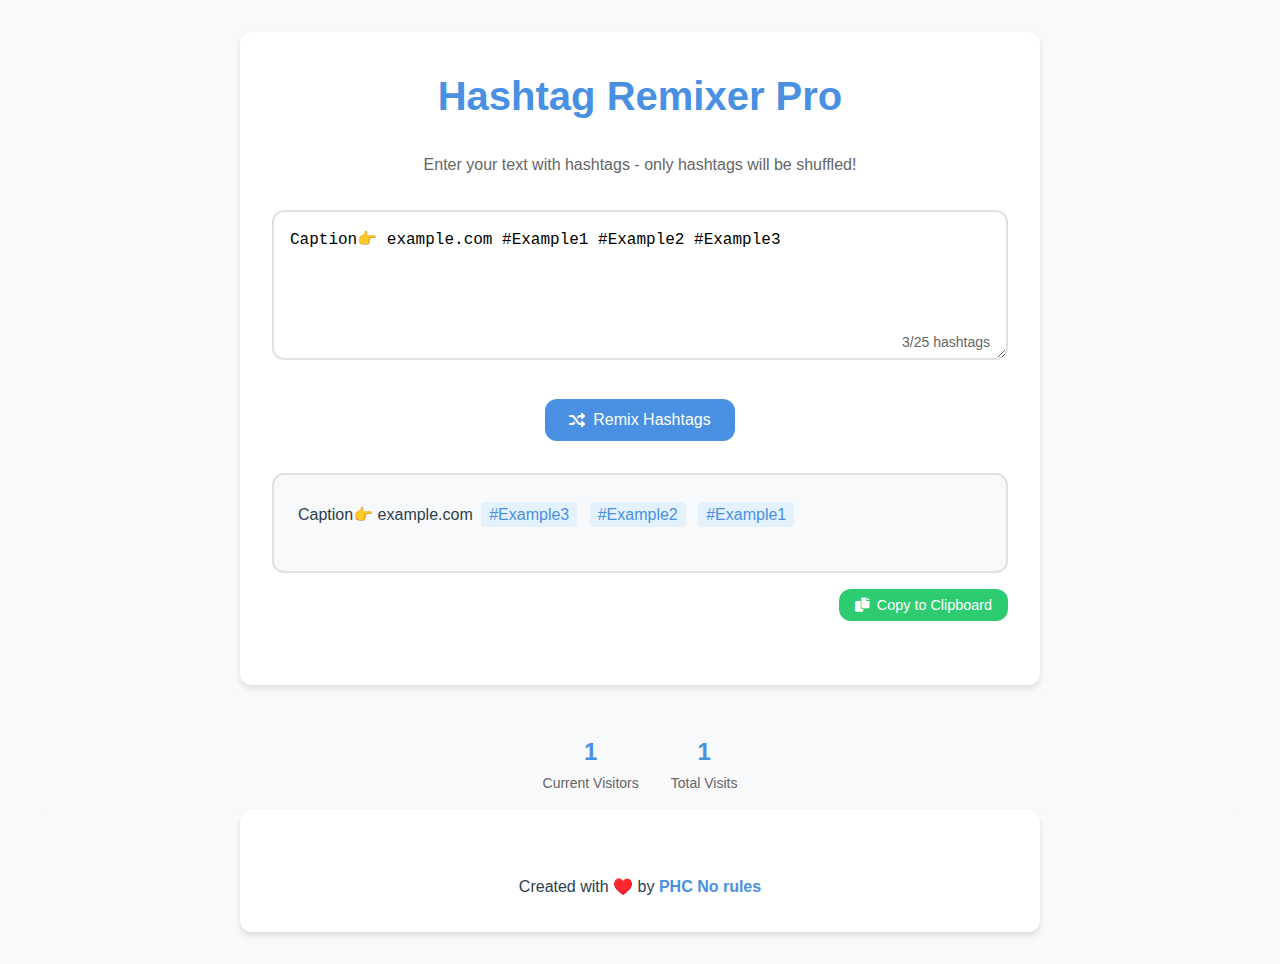
==== index.html @ e346c280 "Update index.html" ====
<!DOCTYPE html>
<html lang="en">
<!-- Previous head and style sections remain the same -->
<head>
    <meta charset="UTF-8">
    <meta name="viewport" content="width=device-width, initial-scale=1.0">
    <title>Hashtag Remixer Pro</title>
    <link href="https://cdnjs.cloudflare.com/ajax/libs/font-awesome/6.0.0/css/all.min.css" rel="stylesheet">
    <style>
        /* Previous styles remain the same */
        :root {
            --primary-color: #4a90e2;
            --success-color: #2ecc71;
            --warning-color: #e74c3c;
            --background-color: #f8f9fa;
            --card-background: #ffffff;
            --text-color: #2c3e50;
            --border-radius: 12px;
            --box-shadow: 0 4px 6px rgba(0, 0, 0, 0.1);
        }

        * {
            margin: 0;
            padding: 0;
            box-sizing: border-box;
        }

        body {
            font-family: -apple-system, BlinkMacSystemFont, 'Segoe UI', Roboto, sans-serif;
            background-color: var(--background-color);
            color: var(--text-color);
            line-height: 1.6;
            padding: 2rem;
            min-height: 100vh;
        }

        .container {
            max-width: 800px;
            margin: 0 auto;
            padding: 2rem;
            background-color: var(--card-background);
            border-radius: var(--border-radius);
            box-shadow: var(--box-shadow);
        }

        h1 {
            text-align: center;
            color: var(--primary-color);
            margin-bottom: 1.5rem;
            font-size: 2.5rem;
            font-weight: 700;
        }

        .description {
            text-align: center;
            margin-bottom: 2rem;
            color: #666;
        }

        .input-container {
            position: relative;
            margin-bottom: 2rem;
        }

        textarea {
            width: 100%;
            height: 150px;
            padding: 1rem;
            border: 2px solid #e1e1e1;
            border-radius: var(--border-radius);
            font-size: 1rem;
            resize: vertical;
            transition: all 0.3s ease;
            background-color: #fff;
            line-height: 1.5;
        }

        textarea:focus {
            outline: none;
            border-color: var(--primary-color);
            box-shadow: 0 0 0 3px rgba(74, 144, 226, 0.1);
        }

        .hashtag-count {
            position: absolute;
            bottom: 10px;
            right: 10px;
            font-size: 0.875rem;
            color: #666;
            background-color: rgba(255, 255, 255, 0.9);
            padding: 0.25rem 0.5rem;
            border-radius: 4px;
        }

        .remix-button-container {
            text-align: center;
            margin-bottom: 2rem;
        }

        button {
            padding: 0.75rem 1.5rem;
            font-size: 1rem;
            border: none;
            border-radius: var(--border-radius);
            cursor: pointer;
            transition: all 0.3s ease;
            display: inline-flex;
            align-items: center;
            gap: 0.5rem;
        }

        .remix-btn {
            background-color: var(--primary-color);
            color: white;
        }

        .remix-btn:hover {
            background-color: #357abd;
            transform: translateY(-1px);
        }

        .output-section {
            margin-bottom: 2rem;
        }

        .output-container {
            background-color: #f8f9fa;
            border-radius: var(--border-radius);
            padding: 1.5rem;
            margin-bottom: 1rem;
            min-height: 100px;
            word-wrap: break-word;
            border: 2px solid #e1e1e1;
            white-space: pre-wrap;
            line-height: 1.5;
        }

        .copy-container {
            text-align: right;
            margin-top: 0.5rem;
        }

        .copy-btn {
            background-color: var(--success-color);
            color: white;
            font-size: 0.9rem;
            padding: 0.5rem 1rem;
        }

        .copy-btn:hover {
            background-color: #27ae60;
            transform: translateY(-1px);
        }

        .hashtag {
            display: inline;
            background-color: #e3f2fd;
            color: var(--primary-color);
            padding: 0.25rem 0.5rem;
            margin: 0 0.25rem;
            border-radius: 4px;
            transition: all 0.2s ease;
            line-height: 2;
        }

        .normal-text {
            display: inline;
            white-space: pre-wrap;
        }

        .message {
            text-align: center;
            padding: 0.5rem;
            margin-top: 0.5rem;
            border-radius: var(--border-radius);
            background-color: #d4edda;
            color: #155724;
            display: none;
            font-size: 0.9rem;
        }

        @media (max-width: 600px) {
            body {
                padding: 1rem;
            }
            
            .container {
                padding: 1rem;
            }

            button {
                width: 100%;
            }
        }
    </style>
</head>
<body>
    <div class="container">
        <h1>Hashtag Remixer Pro</h1>
        <p class="description">Enter your text with hashtags - only hashtags will be shuffled!</p>
        
        <div class="input-container">
            <textarea id="inputHashtags" placeholder="Enter your text and hashtags here...">Caption👉 example.com #Example1 #Example2 #Example3 </textarea>
            <div class="hashtag-count">0/25 hashtags</div>
        </div>

        <div class="remix-button-container">
            <button class="remix-btn" onclick="remixHashtags()">
                <i class="fas fa-random"></i>
                Remix Hashtags
            </button>
        </div>

        <div class="output-section">
            <div class="output-container" id="hashtagBox"></div>
            <div class="copy-container">
                <button class="copy-btn" id="copyButton" onclick="copyHashtags()">
                    <i class="fas fa-copy"></i>
                    Copy to Clipboard
                </button>
            </div>
            <div id="copyMessage" class="message">Copied to clipboard!</div>
        </div>
    </div>

    <script>
        function parseContent(input) {
            // Split the input into lines to preserve line breaks
            const lines = input.split('\n');
            const result = [];
            const allHashtags = [];
            
            // Process each line
            lines.forEach(line => {
                const parts = [];
                let currentText = '';
                const words = line.split(/(\s+)/);
                
                words.forEach(word => {
                    if (word.trim().startsWith('#')) {
                        if (currentText) {
                            parts.push({ type: 'text', content: currentText });
                            currentText = '';
                        }
                        parts.push({ type: 'hashtag', content: word.trim() });
                        allHashtags.push(word.trim());
                    } else {
                        currentText += word;
                    }
                });
                
                if (currentText) {
                    parts.push({ type: 'text', content: currentText });
                }
                
                result.push(parts);
            });
            
            return { parsedContent: result, hashtags: allHashtags };
        }

        function updateHashtagCount() {
            const input = document.getElementById('inputHashtags').value;
            const { hashtags } = parseContent(input);
            const countDisplay = document.querySelector('.hashtag-count');
            countDisplay.textContent = `${hashtags.length}/25 hashtags`;
            
            if (hashtags.length > 25) {
                countDisplay.style.color = '#e74c3c';
            } else {
                countDisplay.style.color = '#666';
            }
        }

        function shuffleArray(array) {
            const newArray = [...array];
            for (let i = newArray.length - 1; i > 0; i--) {
                const j = Math.floor(Math.random() * (i + 1));
                [newArray[i], newArray[j]] = [newArray[j], newArray[i]];
            }
            return newArray;
        }

        function remixHashtags() {
            const input = document.getElementById('inputHashtags').value;
            if (!input.trim()) {
                alert("Please enter some text with hashtags!");
                return;
            }

            const { parsedContent, hashtags } = parseContent(input);
            
            if (hashtags.length > 25) {
                alert("Only the first 25 hashtags will be used.");
            }

            // Shuffle hashtags
            let shuffledHashtags = shuffleArray(hashtags.slice(0, 25));
            let hashtagIndex = 0;

            // Reconstruct the content with shuffled hashtags
            const outputContent = parsedContent.map(line => {
                const lineContent = line.map(part => {
                    if (part.type === 'hashtag' && hashtagIndex < shuffledHashtags.length) {
                        return `<span class="hashtag">${shuffledHashtags[hashtagIndex++]}</span>`;
                    } else if (part.type === 'text') {
                        return `<span class="normal-text">${part.content}</span>`;
                    }
                    return '';
                }).join('');
                return lineContent;
            }).join('\n');

            const hashtagBox = document.getElementById('hashtagBox');
            hashtagBox.innerHTML = outputContent;
        }

        function copyHashtags() {
            const hashtagBox = document.getElementById('hashtagBox');
            if (!hashtagBox.textContent.trim()) {
                alert("No content to copy!");
                return;
            }

            // Get the text content while preserving line breaks
            const content = Array.from(hashtagBox.childNodes)
                .map(node => node.textContent)
                .join('');

            navigator.clipboard.writeText(content).then(() => {
                const copyMessage = document.getElementById('copyMessage');
                copyMessage.style.display = 'block';
                setTimeout(() => {
                    copyMessage.style.display = 'none';
                }, 2000);
            }).catch(err => {
                console.error('Failed to copy text: ', err);
                alert('Failed to copy to clipboard. Please try again.');
            });
        }

        // Initialize
        document.addEventListener('DOMContentLoaded', function() {
            document.getElementById('inputHashtags').addEventListener('input', updateHashtagCount);
            updateHashtagCount();
            remixHashtags();
        });
    </script>
    <div id="visitor-counter-root"></div>

<script type="module">
  // Initialize visitor counter
  const counterContainer = document.getElementById('visitor-counter-root');
  
  // Track current session
  let currentVisitors = parseInt(localStorage.getItem('currentVisitors')) || 1;
  let totalVisits = parseInt(localStorage.getItem('totalVisits')) || 0;
  
  // Update counters
  function updateCounters() {
    // Increment total visits if this is a new session
    if (!sessionStorage.getItem('counted')) {
      totalVisits++;
      localStorage.setItem('totalVisits', totalVisits);
      sessionStorage.setItem('counted', 'true');
    }
    
    // Update display
    counterContainer.innerHTML = `
      <div style="
        margin-top: 2rem;
        padding: 1rem;
        background-color: #f8f9fa;
        border-radius: 12px;
        text-align: center;
      ">
        <div style="
          display: flex;
          justify-content: center;
          gap: 2rem;
        ">
          <div>
            <div style="
              font-size: 1.5rem;
              font-weight: bold;
              color: var(--primary-color);
            ">${currentVisitors}</div>
            <div style="
              font-size: 0.875rem;
              color: #666;
            ">Current Visitors</div>
          </div>
          <div>
            <div style="
              font-size: 1.5rem;
              font-weight: bold;
              color: var(--primary-color);
            ">${totalVisits}</div>
            <div style="
              font-size: 0.875rem;
              color: #666;
            ">Total Visits</div>
          </div>
        </div>
      </div>
    `;
  }
  
  // Update display initially
  updateCounters();
  
  // Simulate other visitors (random number between 1-20)
  setInterval(() => {
    currentVisitors = Math.floor(Math.random() * 20) + 1;
    localStorage.setItem('currentVisitors', currentVisitors);
    updateCounters();
  }, 30000); // Updates every 30 seconds
  
  // Update when user leaves
  window.addEventListener('beforeunload', () => {
    currentVisitors = Math.max(1, currentVisitors - 1);
    localStorage.setItem('currentVisitors', currentVisitors);
  });
</script>
    <div class="container">
        <!-- Existing content -->

        <!-- Add the footer section here, before the container closing tag -->
        <div class="footer">
            <p style="text-align: center; margin-top: 2rem; font-size: 1rem;">
                Created with ♥️ by <a href="https://phcorner.org" target="_blank" style="color: var(--primary-color); text-decoration: none; font-weight: bold;">PHC No rules</a>
            </p>
        </div>

    </div> 
</body>
</html>
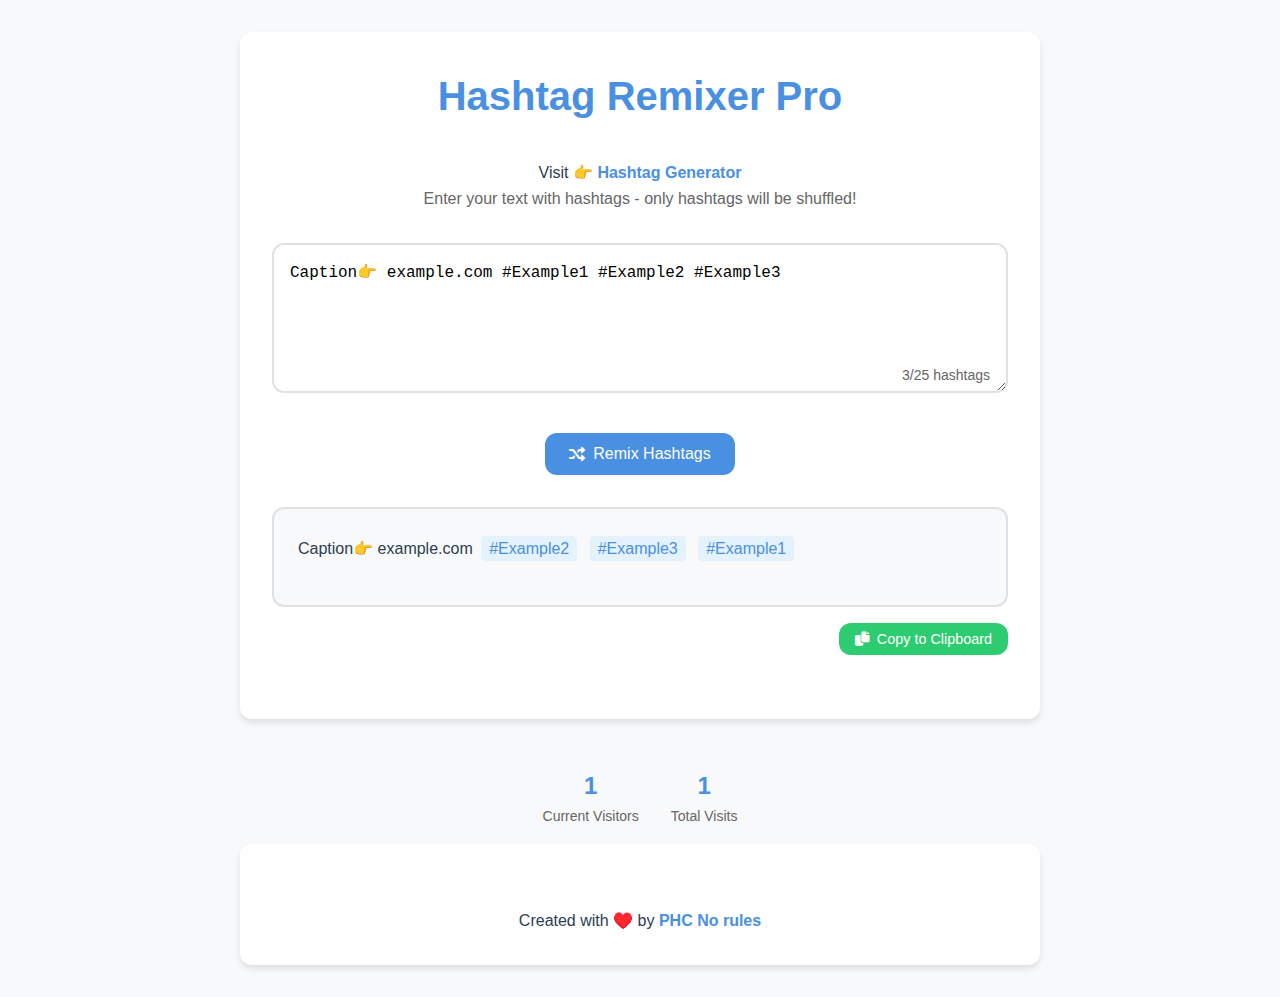
==== commit 1efd732b: "Update index.html" ====
--- a/index.html
+++ b/index.html
@@ -197,6 +197,9 @@
 <body>
     <div class="container">
         <h1>Hashtag Remixer Pro</h1>
+        <p style="text-align: center; margin-top: 2rem; font-size: 1rem;">
+                Visit 👉 <a href="https://hashtagsremixer.netlify.app/hashgen.html" target="_blank" style="color: var(--primary-color); text-decoration: none; font-weight: bold;">Hashtag Generator</a>
+        </p>
         <p class="description">Enter your text with hashtags - only hashtags will be shuffled!</p>
         
         <div class="input-container">
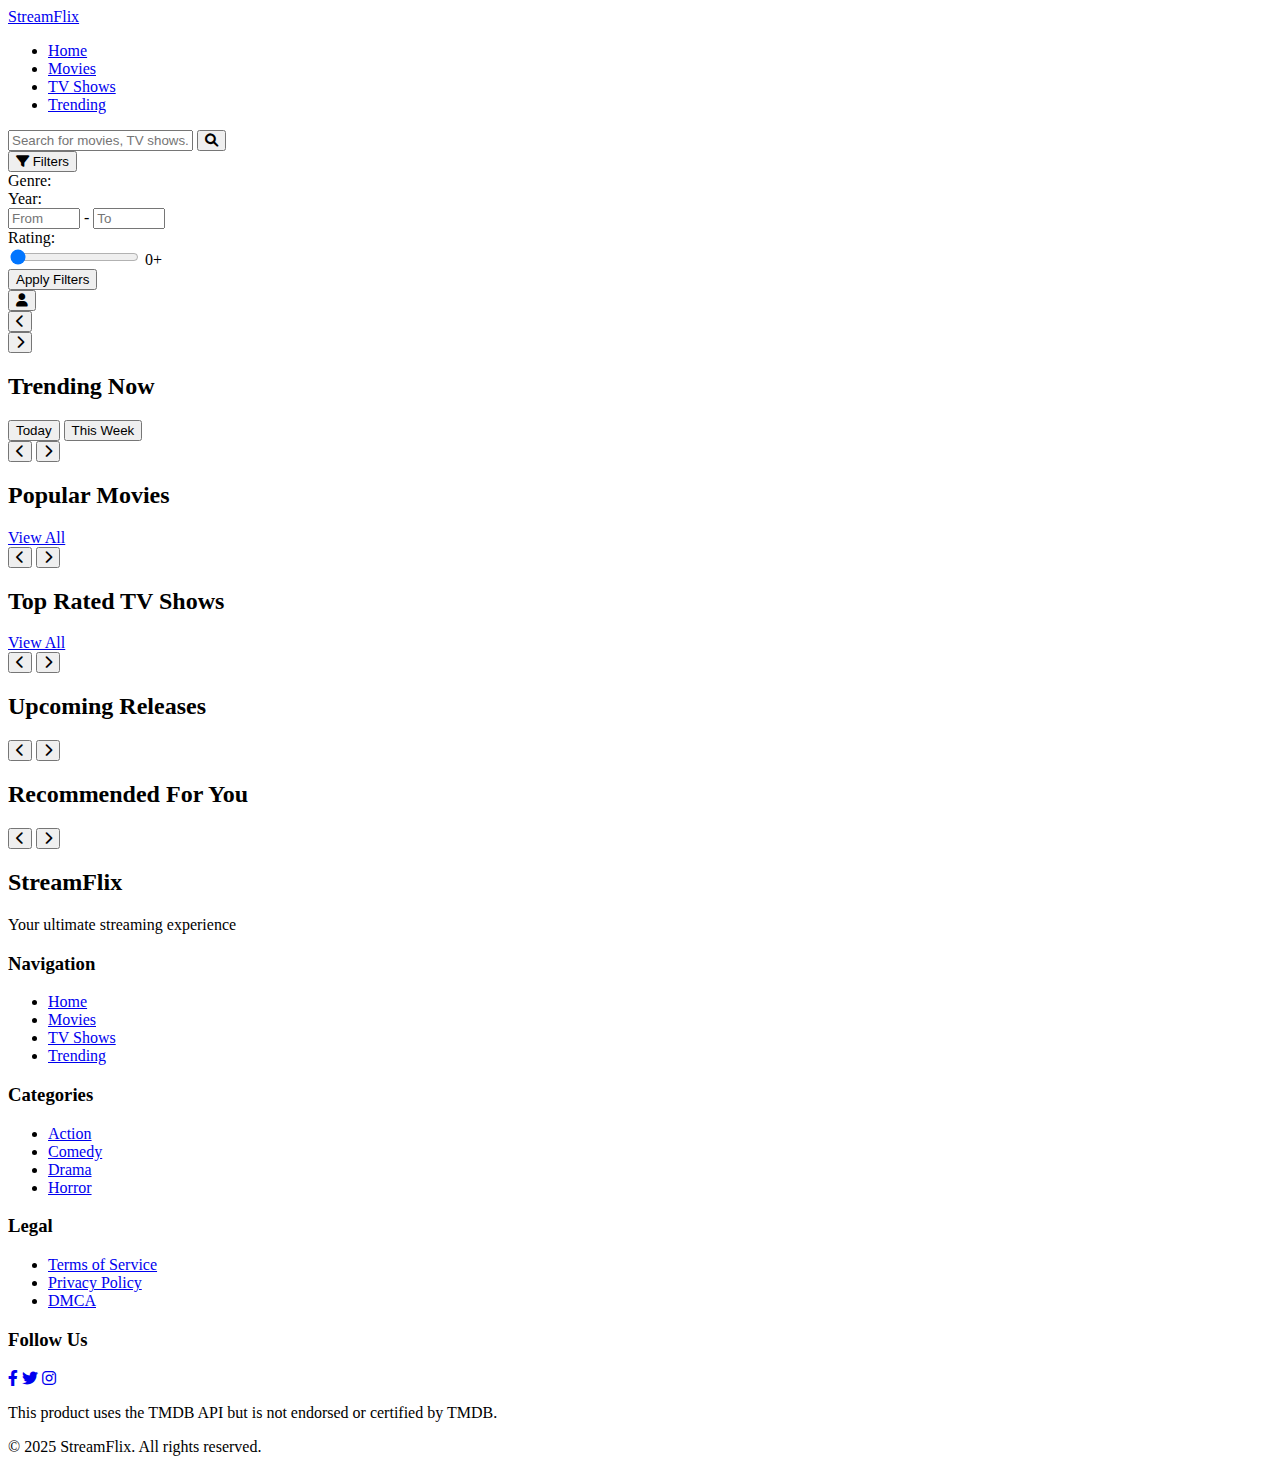
==== commit e69431b6: "Add files via upload" ====
--- a/index.html
+++ b/index.html
@@ -1,440 +1,220 @@
 <!DOCTYPE html>
 <html lang="en">
-<!-- Previous head and style sections remain the same -->
 <head>
     <meta charset="UTF-8">
     <meta name="viewport" content="width=device-width, initial-scale=1.0">
-    <title>Hashtag Remixer Pro</title>
-    <link href="https://cdnjs.cloudflare.com/ajax/libs/font-awesome/6.0.0/css/all.min.css" rel="stylesheet">
-    <style>
-        /* Previous styles remain the same */
-        :root {
-            --primary-color: #4a90e2;
-            --success-color: #2ecc71;
-            --warning-color: #e74c3c;
-            --background-color: #f8f9fa;
-            --card-background: #ffffff;
-            --text-color: #2c3e50;
-            --border-radius: 12px;
-            --box-shadow: 0 4px 6px rgba(0, 0, 0, 0.1);
-        }
-
-        * {
-            margin: 0;
-            padding: 0;
-            box-sizing: border-box;
-        }
-
-        body {
-            font-family: -apple-system, BlinkMacSystemFont, 'Segoe UI', Roboto, sans-serif;
-            background-color: var(--background-color);
-            color: var(--text-color);
-            line-height: 1.6;
-            padding: 2rem;
-            min-height: 100vh;
-        }
-
-        .container {
-            max-width: 800px;
-            margin: 0 auto;
-            padding: 2rem;
-            background-color: var(--card-background);
-            border-radius: var(--border-radius);
-            box-shadow: var(--box-shadow);
-        }
-
-        h1 {
-            text-align: center;
-            color: var(--primary-color);
-            margin-bottom: 1.5rem;
-            font-size: 2.5rem;
-            font-weight: 700;
-        }
-
-        .description {
-            text-align: center;
-            margin-bottom: 2rem;
-            color: #666;
-        }
-
-        .input-container {
-            position: relative;
-            margin-bottom: 2rem;
-        }
-
-        textarea {
-            width: 100%;
-            height: 150px;
-            padding: 1rem;
-            border: 2px solid #e1e1e1;
-            border-radius: var(--border-radius);
-            font-size: 1rem;
-            resize: vertical;
-            transition: all 0.3s ease;
-            background-color: #fff;
-            line-height: 1.5;
-        }
-
-        textarea:focus {
-            outline: none;
-            border-color: var(--primary-color);
-            box-shadow: 0 0 0 3px rgba(74, 144, 226, 0.1);
-        }
-
-        .hashtag-count {
-            position: absolute;
-            bottom: 10px;
-            right: 10px;
-            font-size: 0.875rem;
-            color: #666;
-            background-color: rgba(255, 255, 255, 0.9);
-            padding: 0.25rem 0.5rem;
-            border-radius: 4px;
-        }
-
-        .remix-button-container {
-            text-align: center;
-            margin-bottom: 2rem;
-        }
-
-        button {
-            padding: 0.75rem 1.5rem;
-            font-size: 1rem;
-            border: none;
-            border-radius: var(--border-radius);
-            cursor: pointer;
-            transition: all 0.3s ease;
-            display: inline-flex;
-            align-items: center;
-            gap: 0.5rem;
-        }
-
-        .remix-btn {
-            background-color: var(--primary-color);
-            color: white;
-        }
-
-        .remix-btn:hover {
-            background-color: #357abd;
-            transform: translateY(-1px);
-        }
-
-        .output-section {
-            margin-bottom: 2rem;
-        }
-
-        .output-container {
-            background-color: #f8f9fa;
-            border-radius: var(--border-radius);
-            padding: 1.5rem;
-            margin-bottom: 1rem;
-            min-height: 100px;
-            word-wrap: break-word;
-            border: 2px solid #e1e1e1;
-            white-space: pre-wrap;
-            line-height: 1.5;
-        }
-
-        .copy-container {
-            text-align: right;
-            margin-top: 0.5rem;
-        }
-
-        .copy-btn {
-            background-color: var(--success-color);
-            color: white;
-            font-size: 0.9rem;
-            padding: 0.5rem 1rem;
-        }
-
-        .copy-btn:hover {
-            background-color: #27ae60;
-            transform: translateY(-1px);
-        }
-
-        .hashtag {
-            display: inline;
-            background-color: #e3f2fd;
-            color: var(--primary-color);
-            padding: 0.25rem 0.5rem;
-            margin: 0 0.25rem;
-            border-radius: 4px;
-            transition: all 0.2s ease;
-            line-height: 2;
-        }
-
-        .normal-text {
-            display: inline;
-            white-space: pre-wrap;
-        }
-
-        .message {
-            text-align: center;
-            padding: 0.5rem;
-            margin-top: 0.5rem;
-            border-radius: var(--border-radius);
-            background-color: #d4edda;
-            color: #155724;
-            display: none;
-            font-size: 0.9rem;
-        }
-
-        @media (max-width: 600px) {
-            body {
-                padding: 1rem;
-            }
-            
-            .container {
-                padding: 1rem;
-            }
-
-            button {
-                width: 100%;
-            }
-        }
-    </style>
+    <title>StreamFlix - Your Movie & TV Streaming Platform</title>
+    <link rel="stylesheet" href="css/main.css">
+    <link rel="stylesheet" href="css/carousel.css">
+    <link rel="stylesheet" href="https://cdnjs.cloudflare.com/ajax/libs/font-awesome/6.0.0-beta3/css/all.min.css">
 </head>
 <body>
-    <div class="container">
-        <h1>Hashtag Remixer Pro</h1>
-        <p style="text-align: center; margin-top: 2rem; font-size: 1rem;">
-                Visit 👉 <a href="https://hashtagsremixer.netlify.app/hashgen.html" target="_blank" style="color: var(--primary-color); text-decoration: none; font-weight: bold;">Hashtag Generator</a>
-        </p>
-        <p class="description">Enter your text with hashtags - only hashtags will be shuffled!</p>
-        
-        <div class="input-container">
-            <textarea id="inputHashtags" placeholder="Enter your text and hashtags here...">Caption👉 example.com #Example1 #Example2 #Example3 </textarea>
-            <div class="hashtag-count">0/25 hashtags</div>
+    <header class="main-header">
+        <div class="container">
+            <div class="logo">
+                <a href="index.html">StreamFlix</a>
+            </div>
+            <nav class="main-nav">
+                <ul>
+                    <li><a href="index.html" class="active">Home</a></li>
+                    <li><a href="movies.html">Movies</a></li>
+                    <li><a href="tvshows.html">TV Shows</a></li>
+                    <li><a href="#" id="trending-toggle">Trending</a></li>
+                </ul>
+            </nav>
+            <div class="search-container">
+                <div class="search-box">
+                    <input type="text" id="search-input" placeholder="Search for movies, TV shows...">
+                    <button id="search-btn"><i class="fas fa-search"></i></button>
+                </div>
+                <div class="search-results" id="search-results"></div>
+                <div class="advanced-search">
+                    <button id="advanced-search-toggle"><i class="fas fa-filter"></i> Filters</button>
+                    <div class="filter-options" id="filter-options">
+                        <div class="filter-group">
+                            <label>Genre:</label>
+                            <div class="genre-tags" id="genre-filters"></div>
+                        </div>
+                        <div class="filter-group">
+                            <label>Year:</label>
+                            <div class="year-range">
+                                <input type="number" id="year-from" placeholder="From" min="1900" max="2025">
+                                <span>-</span>
+                                <input type="number" id="year-to" placeholder="To" min="1900" max="2025">
+                            </div>
+                        </div>
+                        <div class="filter-group">
+                            <label>Rating:</label>
+                            <div class="rating-range">
+                                <input type="range" id="rating-filter" min="0" max="10" step="0.5" value="0">
+                                <span id="rating-value">0+</span>
+                            </div>
+                        </div>
+                        <button id="apply-filters">Apply Filters</button>
+                    </div>
+                </div>
+            </div>
+            <div class="user-menu">
+                <button class="user-btn"><i class="fas fa-user"></i></button>
+            </div>
         </div>
-
-        <div class="remix-button-container">
-            <button class="remix-btn" onclick="remixHashtags()">
-                <i class="fas fa-random"></i>
-                Remix Hashtags
-            </button>
+    </header>
+
+    <main>
+        <!-- Hero Carousel Section -->
+        <section class="hero-carousel">
+            <div class="carousel-container" id="hero-carousel">
+                <!-- Carousel items will be dynamically inserted here -->
+            </div>
+            <div class="carousel-controls">
+                <button class="carousel-prev"><i class="fas fa-chevron-left"></i></button>
+                <div class="carousel-indicators" id="hero-indicators"></div>
+                <button class="carousel-next"><i class="fas fa-chevron-right"></i></button>
+            </div>
+        </section>
+
+        <!-- Trending Section -->
+        <section class="content-section" id="trending-section">
+            <div class="container">
+                <div class="section-header">
+                    <h2>Trending Now</h2>
+                    <div class="time-switch">
+                        <button class="active" data-time="day">Today</button>
+                        <button data-time="week">This Week</button>
+                    </div>
+                </div>
+                <div class="carousel-slider" id="trending-carousel">
+                    <!-- Trending items will be dynamically inserted here -->
+                </div>
+                <div class="slider-controls">
+                    <button class="slider-prev"><i class="fas fa-chevron-left"></i></button>
+                    <button class="slider-next"><i class="fas fa-chevron-right"></i></button>
+                </div>
+            </div>
+        </section>
+
+        <!-- Popular Movies Section -->
+        <section class="content-section">
+            <div class="container">
+                <div class="section-header">
+                    <h2>Popular Movies</h2>
+                    <a href="movies.html" class="view-all">View All</a>
+                </div>
+                <div class="carousel-slider" id="popular-movies-carousel">
+                    <!-- Popular movies will be dynamically inserted here -->
+                </div>
+                <div class="slider-controls">
+                    <button class="slider-prev"><i class="fas fa-chevron-left"></i></button>
+                    <button class="slider-next"><i class="fas fa-chevron-right"></i></button>
+                </div>
+            </div>
+        </section>
+
+        <!-- Top Rated TV Shows Section -->
+        <section class="content-section">
+            <div class="container">
+                <div class="section-header">
+                    <h2>Top Rated TV Shows</h2>
+                    <a href="tvshows.html" class="view-all">View All</a>
+                </div>
+                <div class="carousel-slider" id="top-tvshows-carousel">
+                    <!-- Top rated TV shows will be dynamically inserted here -->
+                </div>
+                <div class="slider-controls">
+                    <button class="slider-prev"><i class="fas fa-chevron-left"></i></button>
+                    <button class="slider-next"><i class="fas fa-chevron-right"></i></button>
+                </div>
+            </div>
+        </section>
+
+        <!-- Upcoming Movies Section -->
+        <section class="content-section">
+            <div class="container">
+                <div class="section-header">
+                    <h2>Upcoming Releases</h2>
+                </div>
+                <div class="carousel-slider" id="upcoming-carousel">
+                    <!-- Upcoming movies will be dynamically inserted here -->
+                </div>
+                <div class="slider-controls">
+                    <button class="slider-prev"><i class="fas fa-chevron-left"></i></button>
+                    <button class="slider-next"><i class="fas fa-chevron-right"></i></button>
+                </div>
+            </div>
+        </section>
+
+        <!-- Personalized Recommendations Section -->
+        <section class="content-section" id="recommendations-section">
+            <div class="container">
+                <div class="section-header">
+                    <h2>Recommended For You</h2>
+                </div>
+                <div class="carousel-slider" id="recommendations-carousel">
+                    <!-- Recommendations will be dynamically inserted here -->
+                </div>
+                <div class="slider-controls">
+                    <button class="slider-prev"><i class="fas fa-chevron-left"></i></button>
+                    <button class="slider-next"><i class="fas fa-chevron-right"></i></button>
+                </div>
+            </div>
+        </section>
+    </main>
+
+    <footer class="main-footer">
+        <div class="container">
+            <div class="footer-content">
+                <div class="footer-logo">
+                    <h2>StreamFlix</h2>
+                    <p>Your ultimate streaming experience</p>
+                </div>
+                <div class="footer-links">
+                    <div class="link-group">
+                        <h3>Navigation</h3>
+                        <ul>
+                            <li><a href="index.html">Home</a></li>
+                            <li><a href="movies.html">Movies</a></li>
+                            <li><a href="tvshows.html">TV Shows</a></li>
+                            <li><a href="#trending-section">Trending</a></li>
+                        </ul>
+                    </div>
+                    <div class="link-group">
+                        <h3>Categories</h3>
+                        <ul>
+                            <li><a href="movies.html?genre=28">Action</a></li>
+                            <li><a href="movies.html?genre=35">Comedy</a></li>
+                            <li><a href="movies.html?genre=18">Drama</a></li>
+                            <li><a href="movies.html?genre=27">Horror</a></li>
+                        </ul>
+                    </div>
+                    <div class="link-group">
+                        <h3>Legal</h3>
+                        <ul>
+                            <li><a href="#">Terms of Service</a></li>
+                            <li><a href="#">Privacy Policy</a></li>
+                            <li><a href="#">DMCA</a></li>
+                        </ul>
+                    </div>
+                </div>
+                <div class="footer-social">
+                    <h3>Follow Us</h3>
+                    <div class="social-icons">
+                        <a href="#"><i class="fab fa-facebook-f"></i></a>
+                        <a href="#"><i class="fab fa-twitter"></i></a>
+                        <a href="#"><i class="fab fa-instagram"></i></a>
+                    </div>
+                </div>
+            </div>
+            <div class="copyright">
+                <p>This product uses the TMDB API but is not endorsed or certified by TMDB.</p>
+                <p>&copy; 2025 StreamFlix. All rights reserved.</p>
+            </div>
         </div>
-
-        <div class="output-section">
-            <div class="output-container" id="hashtagBox"></div>
-            <div class="copy-container">
-                <button class="copy-btn" id="copyButton" onclick="copyHashtags()">
-                    <i class="fas fa-copy"></i>
-                    Copy to Clipboard
-                </button>
-            </div>
-            <div id="copyMessage" class="message">Copied to clipboard!</div>
-        </div>
-    </div>
-
-    <script>
-        function parseContent(input) {
-            // Split the input into lines to preserve line breaks
-            const lines = input.split('\n');
-            const result = [];
-            const allHashtags = [];
-            
-            // Process each line
-            lines.forEach(line => {
-                const parts = [];
-                let currentText = '';
-                const words = line.split(/(\s+)/);
-                
-                words.forEach(word => {
-                    if (word.trim().startsWith('#')) {
-                        if (currentText) {
-                            parts.push({ type: 'text', content: currentText });
-                            currentText = '';
-                        }
-                        parts.push({ type: 'hashtag', content: word.trim() });
-                        allHashtags.push(word.trim());
-                    } else {
-                        currentText += word;
-                    }
-                });
-                
-                if (currentText) {
-                    parts.push({ type: 'text', content: currentText });
-                }
-                
-                result.push(parts);
-            });
-            
-            return { parsedContent: result, hashtags: allHashtags };
-        }
-
-        function updateHashtagCount() {
-            const input = document.getElementById('inputHashtags').value;
-            const { hashtags } = parseContent(input);
-            const countDisplay = document.querySelector('.hashtag-count');
-            countDisplay.textContent = `${hashtags.length}/25 hashtags`;
-            
-            if (hashtags.length > 25) {
-                countDisplay.style.color = '#e74c3c';
-            } else {
-                countDisplay.style.color = '#666';
-            }
-        }
-
-        function shuffleArray(array) {
-            const newArray = [...array];
-            for (let i = newArray.length - 1; i > 0; i--) {
-                const j = Math.floor(Math.random() * (i + 1));
-                [newArray[i], newArray[j]] = [newArray[j], newArray[i]];
-            }
-            return newArray;
-        }
-
-        function remixHashtags() {
-            const input = document.getElementById('inputHashtags').value;
-            if (!input.trim()) {
-                alert("Please enter some text with hashtags!");
-                return;
-            }
-
-            const { parsedContent, hashtags } = parseContent(input);
-            
-            if (hashtags.length > 25) {
-                alert("Only the first 25 hashtags will be used.");
-            }
-
-            // Shuffle hashtags
-            let shuffledHashtags = shuffleArray(hashtags.slice(0, 25));
-            let hashtagIndex = 0;
-
-            // Reconstruct the content with shuffled hashtags
-            const outputContent = parsedContent.map(line => {
-                const lineContent = line.map(part => {
-                    if (part.type === 'hashtag' && hashtagIndex < shuffledHashtags.length) {
-                        return `<span class="hashtag">${shuffledHashtags[hashtagIndex++]}</span>`;
-                    } else if (part.type === 'text') {
-                        return `<span class="normal-text">${part.content}</span>`;
-                    }
-                    return '';
-                }).join('');
-                return lineContent;
-            }).join('\n');
-
-            const hashtagBox = document.getElementById('hashtagBox');
-            hashtagBox.innerHTML = outputContent;
-        }
-
-        function copyHashtags() {
-            const hashtagBox = document.getElementById('hashtagBox');
-            if (!hashtagBox.textContent.trim()) {
-                alert("No content to copy!");
-                return;
-            }
-
-            // Get the text content while preserving line breaks
-            const content = Array.from(hashtagBox.childNodes)
-                .map(node => node.textContent)
-                .join('');
-
-            navigator.clipboard.writeText(content).then(() => {
-                const copyMessage = document.getElementById('copyMessage');
-                copyMessage.style.display = 'block';
-                setTimeout(() => {
-                    copyMessage.style.display = 'none';
-                }, 2000);
-            }).catch(err => {
-                console.error('Failed to copy text: ', err);
-                alert('Failed to copy to clipboard. Please try again.');
-            });
-        }
-
-        // Initialize
-        document.addEventListener('DOMContentLoaded', function() {
-            document.getElementById('inputHashtags').addEventListener('input', updateHashtagCount);
-            updateHashtagCount();
-            remixHashtags();
-        });
-    </script>
-    <div id="visitor-counter-root"></div>
-
-<script type="module">
-  // Initialize visitor counter
-  const counterContainer = document.getElementById('visitor-counter-root');
-  
-  // Track current session
-  let currentVisitors = parseInt(localStorage.getItem('currentVisitors')) || 1;
-  let totalVisits = parseInt(localStorage.getItem('totalVisits')) || 0;
-  
-  // Update counters
-  function updateCounters() {
-    // Increment total visits if this is a new session
-    if (!sessionStorage.getItem('counted')) {
-      totalVisits++;
-      localStorage.setItem('totalVisits', totalVisits);
-      sessionStorage.setItem('counted', 'true');
-    }
-    
-    // Update display
-    counterContainer.innerHTML = `
-      <div style="
-        margin-top: 2rem;
-        padding: 1rem;
-        background-color: #f8f9fa;
-        border-radius: 12px;
-        text-align: center;
-      ">
-        <div style="
-          display: flex;
-          justify-content: center;
-          gap: 2rem;
-        ">
-          <div>
-            <div style="
-              font-size: 1.5rem;
-              font-weight: bold;
-              color: var(--primary-color);
-            ">${currentVisitors}</div>
-            <div style="
-              font-size: 0.875rem;
-              color: #666;
-            ">Current Visitors</div>
-          </div>
-          <div>
-            <div style="
-              font-size: 1.5rem;
-              font-weight: bold;
-              color: var(--primary-color);
-            ">${totalVisits}</div>
-            <div style="
-              font-size: 0.875rem;
-              color: #666;
-            ">Total Visits</div>
-          </div>
-        </div>
-      </div>
-    `;
-  }
-  
-  // Update display initially
-  updateCounters();
-  
-  // Simulate other visitors (random number between 1-20)
-  setInterval(() => {
-    currentVisitors = Math.floor(Math.random() * 20) + 1;
-    localStorage.setItem('currentVisitors', currentVisitors);
-    updateCounters();
-  }, 30000); // Updates every 30 seconds
-  
-  // Update when user leaves
-  window.addEventListener('beforeunload', () => {
-    currentVisitors = Math.max(1, currentVisitors - 1);
-    localStorage.setItem('currentVisitors', currentVisitors);
-  });
-</script>
-    <div class="container">
-        <!-- Existing content -->
-
-        <!-- Add the footer section here, before the container closing tag -->
-        <div class="footer">
-            <p style="text-align: center; margin-top: 2rem; font-size: 1rem;">
-                Created with ♥️ by <a href="https://phcorner.org" target="_blank" style="color: var(--primary-color); text-decoration: none; font-weight: bold;">PHC No rules</a>
-            </p>
-        </div>
-
-    </div> 
+    </footer>
+
+    <script src="js/api.js"></script>
+    <script src="js/utils.js"></script>
+    <script src="js/carousel.js"></script>
+    <script src="js/search.js"></script>
+    <script src="js/main.js"></script>
 </body>
 </html>
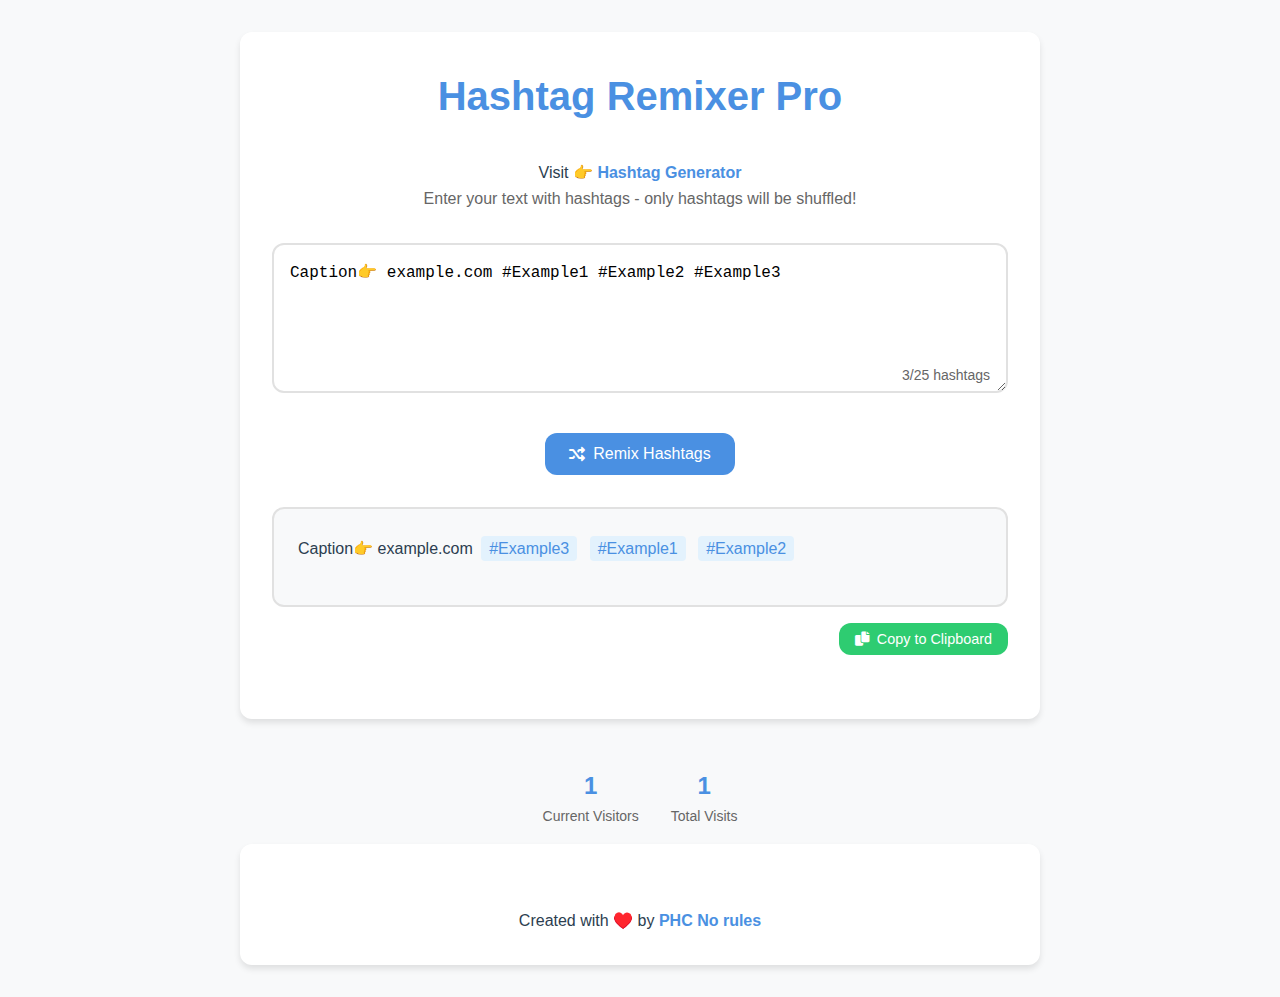
==== commit 5506771a: "Update index.html" ====
--- a/index.html
+++ b/index.html
@@ -1,220 +1,440 @@
 <!DOCTYPE html>
 <html lang="en">
+<!-- Previous head and style sections remain the same -->
 <head>
     <meta charset="UTF-8">
     <meta name="viewport" content="width=device-width, initial-scale=1.0">
-    <title>StreamFlix - Your Movie & TV Streaming Platform</title>
-    <link rel="stylesheet" href="css/main.css">
-    <link rel="stylesheet" href="css/carousel.css">
-    <link rel="stylesheet" href="https://cdnjs.cloudflare.com/ajax/libs/font-awesome/6.0.0-beta3/css/all.min.css">
+    <title>Hashtag Remixer Pro</title>
+    <link href="https://cdnjs.cloudflare.com/ajax/libs/font-awesome/6.0.0/css/all.min.css" rel="stylesheet">
+    <style>
+        /* Previous styles remain the same */
+        :root {
+            --primary-color: #4a90e2;
+            --success-color: #2ecc71;
+            --warning-color: #e74c3c;
+            --background-color: #f8f9fa;
+            --card-background: #ffffff;
+            --text-color: #2c3e50;
+            --border-radius: 12px;
+            --box-shadow: 0 4px 6px rgba(0, 0, 0, 0.1);
+        }
+
+        * {
+            margin: 0;
+            padding: 0;
+            box-sizing: border-box;
+        }
+
+        body {
+            font-family: -apple-system, BlinkMacSystemFont, 'Segoe UI', Roboto, sans-serif;
+            background-color: var(--background-color);
+            color: var(--text-color);
+            line-height: 1.6;
+            padding: 2rem;
+            min-height: 100vh;
+        }
+
+        .container {
+            max-width: 800px;
+            margin: 0 auto;
+            padding: 2rem;
+            background-color: var(--card-background);
+            border-radius: var(--border-radius);
+            box-shadow: var(--box-shadow);
+        }
+
+        h1 {
+            text-align: center;
+            color: var(--primary-color);
+            margin-bottom: 1.5rem;
+            font-size: 2.5rem;
+            font-weight: 700;
+        }
+
+        .description {
+            text-align: center;
+            margin-bottom: 2rem;
+            color: #666;
+        }
+
+        .input-container {
+            position: relative;
+            margin-bottom: 2rem;
+        }
+
+        textarea {
+            width: 100%;
+            height: 150px;
+            padding: 1rem;
+            border: 2px solid #e1e1e1;
+            border-radius: var(--border-radius);
+            font-size: 1rem;
+            resize: vertical;
+            transition: all 0.3s ease;
+            background-color: #fff;
+            line-height: 1.5;
+        }
+
+        textarea:focus {
+            outline: none;
+            border-color: var(--primary-color);
+            box-shadow: 0 0 0 3px rgba(74, 144, 226, 0.1);
+        }
+
+        .hashtag-count {
+            position: absolute;
+            bottom: 10px;
+            right: 10px;
+            font-size: 0.875rem;
+            color: #666;
+            background-color: rgba(255, 255, 255, 0.9);
+            padding: 0.25rem 0.5rem;
+            border-radius: 4px;
+        }
+
+        .remix-button-container {
+            text-align: center;
+            margin-bottom: 2rem;
+        }
+
+        button {
+            padding: 0.75rem 1.5rem;
+            font-size: 1rem;
+            border: none;
+            border-radius: var(--border-radius);
+            cursor: pointer;
+            transition: all 0.3s ease;
+            display: inline-flex;
+            align-items: center;
+            gap: 0.5rem;
+        }
+
+        .remix-btn {
+            background-color: var(--primary-color);
+            color: white;
+        }
+
+        .remix-btn:hover {
+            background-color: #357abd;
+            transform: translateY(-1px);
+        }
+
+        .output-section {
+            margin-bottom: 2rem;
+        }
+
+        .output-container {
+            background-color: #f8f9fa;
+            border-radius: var(--border-radius);
+            padding: 1.5rem;
+            margin-bottom: 1rem;
+            min-height: 100px;
+            word-wrap: break-word;
+            border: 2px solid #e1e1e1;
+            white-space: pre-wrap;
+            line-height: 1.5;
+        }
+
+        .copy-container {
+            text-align: right;
+            margin-top: 0.5rem;
+        }
+
+        .copy-btn {
+            background-color: var(--success-color);
+            color: white;
+            font-size: 0.9rem;
+            padding: 0.5rem 1rem;
+        }
+
+        .copy-btn:hover {
+            background-color: #27ae60;
+            transform: translateY(-1px);
+        }
+
+        .hashtag {
+            display: inline;
+            background-color: #e3f2fd;
+            color: var(--primary-color);
+            padding: 0.25rem 0.5rem;
+            margin: 0 0.25rem;
+            border-radius: 4px;
+            transition: all 0.2s ease;
+            line-height: 2;
+        }
+
+        .normal-text {
+            display: inline;
+            white-space: pre-wrap;
+        }
+
+        .message {
+            text-align: center;
+            padding: 0.5rem;
+            margin-top: 0.5rem;
+            border-radius: var(--border-radius);
+            background-color: #d4edda;
+            color: #155724;
+            display: none;
+            font-size: 0.9rem;
+        }
+
+        @media (max-width: 600px) {
+            body {
+                padding: 1rem;
+            }
+            
+            .container {
+                padding: 1rem;
+            }
+
+            button {
+                width: 100%;
+            }
+        }
+    </style>
 </head>
 <body>
-    <header class="main-header">
-        <div class="container">
-            <div class="logo">
-                <a href="index.html">StreamFlix</a>
+    <div class="container">
+        <h1>Hashtag Remixer Pro</h1>
+        <p style="text-align: center; margin-top: 2rem; font-size: 1rem;">
+                Visit 👉 <a href="https://hashtagsremixer.netlify.app/hashgen.html" target="_blank" style="color: var(--primary-color); text-decoration: none; font-weight: bold;">Hashtag Generator</a>
+        </p>
+        <p class="description">Enter your text with hashtags - only hashtags will be shuffled!</p>
+        
+        <div class="input-container">
+            <textarea id="inputHashtags" placeholder="Enter your text and hashtags here...">Caption👉 example.com #Example1 #Example2 #Example3 </textarea>
+            <div class="hashtag-count">0/25 hashtags</div>
+        </div>
+
+        <div class="remix-button-container">
+            <button class="remix-btn" onclick="remixHashtags()">
+                <i class="fas fa-random"></i>
+                Remix Hashtags
+            </button>
+        </div>
+
+        <div class="output-section">
+            <div class="output-container" id="hashtagBox"></div>
+            <div class="copy-container">
+                <button class="copy-btn" id="copyButton" onclick="copyHashtags()">
+                    <i class="fas fa-copy"></i>
+                    Copy to Clipboard
+                </button>
             </div>
-            <nav class="main-nav">
-                <ul>
-                    <li><a href="index.html" class="active">Home</a></li>
-                    <li><a href="movies.html">Movies</a></li>
-                    <li><a href="tvshows.html">TV Shows</a></li>
-                    <li><a href="#" id="trending-toggle">Trending</a></li>
-                </ul>
-            </nav>
-            <div class="search-container">
-                <div class="search-box">
-                    <input type="text" id="search-input" placeholder="Search for movies, TV shows...">
-                    <button id="search-btn"><i class="fas fa-search"></i></button>
-                </div>
-                <div class="search-results" id="search-results"></div>
-                <div class="advanced-search">
-                    <button id="advanced-search-toggle"><i class="fas fa-filter"></i> Filters</button>
-                    <div class="filter-options" id="filter-options">
-                        <div class="filter-group">
-                            <label>Genre:</label>
-                            <div class="genre-tags" id="genre-filters"></div>
-                        </div>
-                        <div class="filter-group">
-                            <label>Year:</label>
-                            <div class="year-range">
-                                <input type="number" id="year-from" placeholder="From" min="1900" max="2025">
-                                <span>-</span>
-                                <input type="number" id="year-to" placeholder="To" min="1900" max="2025">
-                            </div>
-                        </div>
-                        <div class="filter-group">
-                            <label>Rating:</label>
-                            <div class="rating-range">
-                                <input type="range" id="rating-filter" min="0" max="10" step="0.5" value="0">
-                                <span id="rating-value">0+</span>
-                            </div>
-                        </div>
-                        <button id="apply-filters">Apply Filters</button>
-                    </div>
-                </div>
-            </div>
-            <div class="user-menu">
-                <button class="user-btn"><i class="fas fa-user"></i></button>
-            </div>
+            <div id="copyMessage" class="message">Copied to clipboard!</div>
         </div>
-    </header>
-
-    <main>
-        <!-- Hero Carousel Section -->
-        <section class="hero-carousel">
-            <div class="carousel-container" id="hero-carousel">
-                <!-- Carousel items will be dynamically inserted here -->
-            </div>
-            <div class="carousel-controls">
-                <button class="carousel-prev"><i class="fas fa-chevron-left"></i></button>
-                <div class="carousel-indicators" id="hero-indicators"></div>
-                <button class="carousel-next"><i class="fas fa-chevron-right"></i></button>
-            </div>
-        </section>
-
-        <!-- Trending Section -->
-        <section class="content-section" id="trending-section">
-            <div class="container">
-                <div class="section-header">
-                    <h2>Trending Now</h2>
-                    <div class="time-switch">
-                        <button class="active" data-time="day">Today</button>
-                        <button data-time="week">This Week</button>
-                    </div>
-                </div>
-                <div class="carousel-slider" id="trending-carousel">
-                    <!-- Trending items will be dynamically inserted here -->
-                </div>
-                <div class="slider-controls">
-                    <button class="slider-prev"><i class="fas fa-chevron-left"></i></button>
-                    <button class="slider-next"><i class="fas fa-chevron-right"></i></button>
-                </div>
-            </div>
-        </section>
-
-        <!-- Popular Movies Section -->
-        <section class="content-section">
-            <div class="container">
-                <div class="section-header">
-                    <h2>Popular Movies</h2>
-                    <a href="movies.html" class="view-all">View All</a>
-                </div>
-                <div class="carousel-slider" id="popular-movies-carousel">
-                    <!-- Popular movies will be dynamically inserted here -->
-                </div>
-                <div class="slider-controls">
-                    <button class="slider-prev"><i class="fas fa-chevron-left"></i></button>
-                    <button class="slider-next"><i class="fas fa-chevron-right"></i></button>
-                </div>
-            </div>
-        </section>
-
-        <!-- Top Rated TV Shows Section -->
-        <section class="content-section">
-            <div class="container">
-                <div class="section-header">
-                    <h2>Top Rated TV Shows</h2>
-                    <a href="tvshows.html" class="view-all">View All</a>
-                </div>
-                <div class="carousel-slider" id="top-tvshows-carousel">
-                    <!-- Top rated TV shows will be dynamically inserted here -->
-                </div>
-                <div class="slider-controls">
-                    <button class="slider-prev"><i class="fas fa-chevron-left"></i></button>
-                    <button class="slider-next"><i class="fas fa-chevron-right"></i></button>
-                </div>
-            </div>
-        </section>
-
-        <!-- Upcoming Movies Section -->
-        <section class="content-section">
-            <div class="container">
-                <div class="section-header">
-                    <h2>Upcoming Releases</h2>
-                </div>
-                <div class="carousel-slider" id="upcoming-carousel">
-                    <!-- Upcoming movies will be dynamically inserted here -->
-                </div>
-                <div class="slider-controls">
-                    <button class="slider-prev"><i class="fas fa-chevron-left"></i></button>
-                    <button class="slider-next"><i class="fas fa-chevron-right"></i></button>
-                </div>
-            </div>
-        </section>
-
-        <!-- Personalized Recommendations Section -->
-        <section class="content-section" id="recommendations-section">
-            <div class="container">
-                <div class="section-header">
-                    <h2>Recommended For You</h2>
-                </div>
-                <div class="carousel-slider" id="recommendations-carousel">
-                    <!-- Recommendations will be dynamically inserted here -->
-                </div>
-                <div class="slider-controls">
-                    <button class="slider-prev"><i class="fas fa-chevron-left"></i></button>
-                    <button class="slider-next"><i class="fas fa-chevron-right"></i></button>
-                </div>
-            </div>
-        </section>
-    </main>
-
-    <footer class="main-footer">
-        <div class="container">
-            <div class="footer-content">
-                <div class="footer-logo">
-                    <h2>StreamFlix</h2>
-                    <p>Your ultimate streaming experience</p>
-                </div>
-                <div class="footer-links">
-                    <div class="link-group">
-                        <h3>Navigation</h3>
-                        <ul>
-                            <li><a href="index.html">Home</a></li>
-                            <li><a href="movies.html">Movies</a></li>
-                            <li><a href="tvshows.html">TV Shows</a></li>
-                            <li><a href="#trending-section">Trending</a></li>
-                        </ul>
-                    </div>
-                    <div class="link-group">
-                        <h3>Categories</h3>
-                        <ul>
-                            <li><a href="movies.html?genre=28">Action</a></li>
-                            <li><a href="movies.html?genre=35">Comedy</a></li>
-                            <li><a href="movies.html?genre=18">Drama</a></li>
-                            <li><a href="movies.html?genre=27">Horror</a></li>
-                        </ul>
-                    </div>
-                    <div class="link-group">
-                        <h3>Legal</h3>
-                        <ul>
-                            <li><a href="#">Terms of Service</a></li>
-                            <li><a href="#">Privacy Policy</a></li>
-                            <li><a href="#">DMCA</a></li>
-                        </ul>
-                    </div>
-                </div>
-                <div class="footer-social">
-                    <h3>Follow Us</h3>
-                    <div class="social-icons">
-                        <a href="#"><i class="fab fa-facebook-f"></i></a>
-                        <a href="#"><i class="fab fa-twitter"></i></a>
-                        <a href="#"><i class="fab fa-instagram"></i></a>
-                    </div>
-                </div>
-            </div>
-            <div class="copyright">
-                <p>This product uses the TMDB API but is not endorsed or certified by TMDB.</p>
-                <p>&copy; 2025 StreamFlix. All rights reserved.</p>
-            </div>
+    </div>
+
+    <script>
+        function parseContent(input) {
+            // Split the input into lines to preserve line breaks
+            const lines = input.split('\n');
+            const result = [];
+            const allHashtags = [];
+            
+            // Process each line
+            lines.forEach(line => {
+                const parts = [];
+                let currentText = '';
+                const words = line.split(/(\s+)/);
+                
+                words.forEach(word => {
+                    if (word.trim().startsWith('#')) {
+                        if (currentText) {
+                            parts.push({ type: 'text', content: currentText });
+                            currentText = '';
+                        }
+                        parts.push({ type: 'hashtag', content: word.trim() });
+                        allHashtags.push(word.trim());
+                    } else {
+                        currentText += word;
+                    }
+                });
+                
+                if (currentText) {
+                    parts.push({ type: 'text', content: currentText });
+                }
+                
+                result.push(parts);
+            });
+            
+            return { parsedContent: result, hashtags: allHashtags };
+        }
+
+        function updateHashtagCount() {
+            const input = document.getElementById('inputHashtags').value;
+            const { hashtags } = parseContent(input);
+            const countDisplay = document.querySelector('.hashtag-count');
+            countDisplay.textContent = `${hashtags.length}/25 hashtags`;
+            
+            if (hashtags.length > 25) {
+                countDisplay.style.color = '#e74c3c';
+            } else {
+                countDisplay.style.color = '#666';
+            }
+        }
+
+        function shuffleArray(array) {
+            const newArray = [...array];
+            for (let i = newArray.length - 1; i > 0; i--) {
+                const j = Math.floor(Math.random() * (i + 1));
+                [newArray[i], newArray[j]] = [newArray[j], newArray[i]];
+            }
+            return newArray;
+        }
+
+        function remixHashtags() {
+            const input = document.getElementById('inputHashtags').value;
+            if (!input.trim()) {
+                alert("Please enter some text with hashtags!");
+                return;
+            }
+
+            const { parsedContent, hashtags } = parseContent(input);
+            
+            if (hashtags.length > 25) {
+                alert("Only the first 25 hashtags will be used.");
+            }
+
+            // Shuffle hashtags
+            let shuffledHashtags = shuffleArray(hashtags.slice(0, 25));
+            let hashtagIndex = 0;
+
+            // Reconstruct the content with shuffled hashtags
+            const outputContent = parsedContent.map(line => {
+                const lineContent = line.map(part => {
+                    if (part.type === 'hashtag' && hashtagIndex < shuffledHashtags.length) {
+                        return `<span class="hashtag">${shuffledHashtags[hashtagIndex++]}</span>`;
+                    } else if (part.type === 'text') {
+                        return `<span class="normal-text">${part.content}</span>`;
+                    }
+                    return '';
+                }).join('');
+                return lineContent;
+            }).join('\n');
+
+            const hashtagBox = document.getElementById('hashtagBox');
+            hashtagBox.innerHTML = outputContent;
+        }
+
+        function copyHashtags() {
+            const hashtagBox = document.getElementById('hashtagBox');
+            if (!hashtagBox.textContent.trim()) {
+                alert("No content to copy!");
+                return;
+            }
+
+            // Get the text content while preserving line breaks
+            const content = Array.from(hashtagBox.childNodes)
+                .map(node => node.textContent)
+                .join('');
+
+            navigator.clipboard.writeText(content).then(() => {
+                const copyMessage = document.getElementById('copyMessage');
+                copyMessage.style.display = 'block';
+                setTimeout(() => {
+                    copyMessage.style.display = 'none';
+                }, 2000);
+            }).catch(err => {
+                console.error('Failed to copy text: ', err);
+                alert('Failed to copy to clipboard. Please try again.');
+            });
+        }
+
+        // Initialize
+        document.addEventListener('DOMContentLoaded', function() {
+            document.getElementById('inputHashtags').addEventListener('input', updateHashtagCount);
+            updateHashtagCount();
+            remixHashtags();
+        });
+    </script>
+    <div id="visitor-counter-root"></div>
+
+<script type="module">
+  // Initialize visitor counter
+  const counterContainer = document.getElementById('visitor-counter-root');
+  
+  // Track current session
+  let currentVisitors = parseInt(localStorage.getItem('currentVisitors')) || 1;
+  let totalVisits = parseInt(localStorage.getItem('totalVisits')) || 0;
+  
+  // Update counters
+  function updateCounters() {
+    // Increment total visits if this is a new session
+    if (!sessionStorage.getItem('counted')) {
+      totalVisits++;
+      localStorage.setItem('totalVisits', totalVisits);
+      sessionStorage.setItem('counted', 'true');
+    }
+    
+    // Update display
+    counterContainer.innerHTML = `
+      <div style="
+        margin-top: 2rem;
+        padding: 1rem;
+        background-color: #f8f9fa;
+        border-radius: 12px;
+        text-align: center;
+      ">
+        <div style="
+          display: flex;
+          justify-content: center;
+          gap: 2rem;
+        ">
+          <div>
+            <div style="
+              font-size: 1.5rem;
+              font-weight: bold;
+              color: var(--primary-color);
+            ">${currentVisitors}</div>
+            <div style="
+              font-size: 0.875rem;
+              color: #666;
+            ">Current Visitors</div>
+          </div>
+          <div>
+            <div style="
+              font-size: 1.5rem;
+              font-weight: bold;
+              color: var(--primary-color);
+            ">${totalVisits}</div>
+            <div style="
+              font-size: 0.875rem;
+              color: #666;
+            ">Total Visits</div>
+          </div>
         </div>
-    </footer>
-
-    <script src="js/api.js"></script>
-    <script src="js/utils.js"></script>
-    <script src="js/carousel.js"></script>
-    <script src="js/search.js"></script>
-    <script src="js/main.js"></script>
+      </div>
+    `;
+  }
+  
+  // Update display initially
+  updateCounters();
+  
+  // Simulate other visitors (random number between 1-20)
+  setInterval(() => {
+    currentVisitors = Math.floor(Math.random() * 20) + 1;
+    localStorage.setItem('currentVisitors', currentVisitors);
+    updateCounters();
+  }, 30000); // Updates every 30 seconds
+  
+  // Update when user leaves
+  window.addEventListener('beforeunload', () => {
+    currentVisitors = Math.max(1, currentVisitors - 1);
+    localStorage.setItem('currentVisitors', currentVisitors);
+  });
+</script>
+    <div class="container">
+        <!-- Existing content -->
+
+        <!-- Add the footer section here, before the container closing tag -->
+        <div class="footer">
+            <p style="text-align: center; margin-top: 2rem; font-size: 1rem;">
+                Created with ♥️ by <a href="https://phcorner.org" target="_blank" style="color: var(--primary-color); text-decoration: none; font-weight: bold;">PHC No rules</a>
+            </p>
+        </div>
+
+    </div> 
 </body>
 </html>
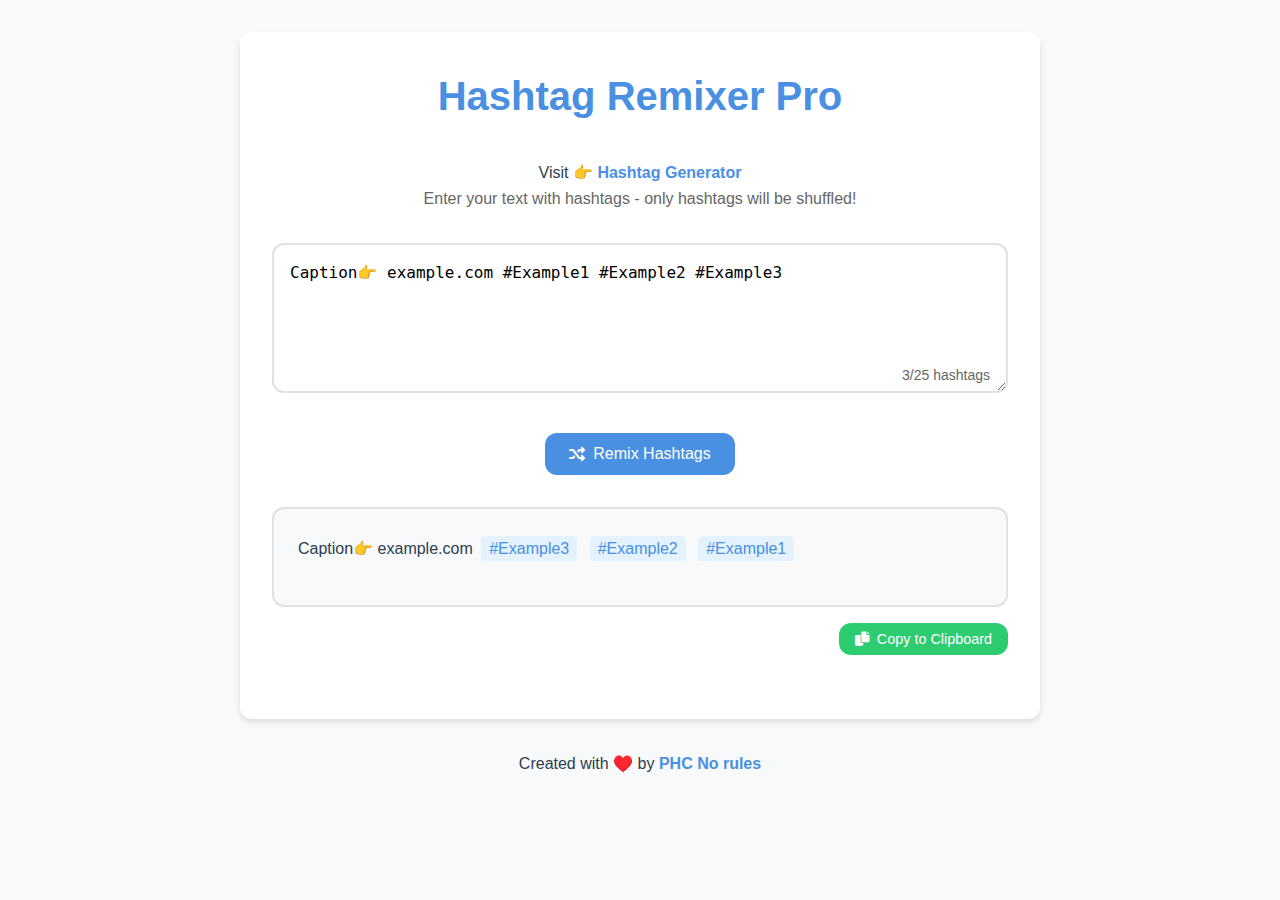
==== commit 8110dc1c: "Update index.html" ====
--- a/index.html
+++ b/index.html
@@ -1,13 +1,11 @@
 <!DOCTYPE html>
 <html lang="en">
-<!-- Previous head and style sections remain the same -->
 <head>
     <meta charset="UTF-8">
     <meta name="viewport" content="width=device-width, initial-scale=1.0">
     <title>Hashtag Remixer Pro</title>
     <link href="https://cdnjs.cloudflare.com/ajax/libs/font-awesome/6.0.0/css/all.min.css" rel="stylesheet">
     <style>
-        /* Previous styles remain the same */
         :root {
             --primary-color: #4a90e2;
             --success-color: #2ecc71;
@@ -198,42 +196,40 @@
     <div class="container">
         <h1>Hashtag Remixer Pro</h1>
         <p style="text-align: center; margin-top: 2rem; font-size: 1rem;">
-                Visit 👉 <a href="https://hashtagsremixer.netlify.app/hashgen.html" target="_blank" style="color: var(--primary-color); text-decoration: none; font-weight: bold;">Hashtag Generator</a>
+            Visit 👉 <a href="https://hashtagsremixer.netlify.app/hashgen.html" target="_blank" style="color: var(--primary-color); text-decoration: none; font-weight: bold;">Hashtag Generator</a>
         </p>
         <p class="description">Enter your text with hashtags - only hashtags will be shuffled!</p>
         
         <div class="input-container">
-            <textarea id="inputHashtags" placeholder="Enter your text and hashtags here...">Caption👉 example.com #Example1 #Example2 #Example3 </textarea>
-            <div class="hashtag-count">0/25 hashtags</div>
+            <textarea id="inputHashtags" placeholder="Enter your text and hashtags here..." aria-label="Enter your hashtags here">Caption👉 example.com #Example1 #Example2 #Example3 </textarea>
+            <div class="hashtag-count" aria-live="polite">0/25 hashtags</div>
         </div>
 
         <div class="remix-button-container">
-            <button class="remix-btn" onclick="remixHashtags()">
+            <button class="remix-btn" onclick="remixHashtags()" aria-label="Remix Hashtags">
                 <i class="fas fa-random"></i>
                 Remix Hashtags
             </button>
         </div>
 
         <div class="output-section">
-            <div class="output-container" id="hashtagBox"></div>
+            <div class="output-container" id="hashtagBox" role="region" aria-live="polite"></div>
             <div class="copy-container">
-                <button class="copy-btn" id="copyButton" onclick="copyHashtags()">
+                <button class="copy-btn" id="copyButton" onclick="copyHashtags()" aria-label="Copy Hashtags to Clipboard">
                     <i class="fas fa-copy"></i>
                     Copy to Clipboard
                 </button>
             </div>
-            <div id="copyMessage" class="message">Copied to clipboard!</div>
+            <div id="copyMessage" class="message" role="alert">Copied to clipboard!</div>
         </div>
     </div>
 
     <script>
         function parseContent(input) {
-            // Split the input into lines to preserve line breaks
             const lines = input.split('\n');
             const result = [];
             const allHashtags = [];
             
-            // Process each line
             lines.forEach(line => {
                 const parts = [];
                 let currentText = '';
@@ -297,11 +293,9 @@
                 alert("Only the first 25 hashtags will be used.");
             }
 
-            // Shuffle hashtags
             let shuffledHashtags = shuffleArray(hashtags.slice(0, 25));
             let hashtagIndex = 0;
 
-            // Reconstruct the content with shuffled hashtags
             const outputContent = parsedContent.map(line => {
                 const lineContent = line.map(part => {
                     if (part.type === 'hashtag' && hashtagIndex < shuffledHashtags.length) {
@@ -325,7 +319,6 @@
                 return;
             }
 
-            // Get the text content while preserving line breaks
             const content = Array.from(hashtagBox.childNodes)
                 .map(node => node.textContent)
                 .join('');
@@ -342,99 +335,17 @@
             });
         }
 
-        // Initialize
         document.addEventListener('DOMContentLoaded', function() {
             document.getElementById('inputHashtags').addEventListener('input', updateHashtagCount);
             updateHashtagCount();
             remixHashtags();
         });
     </script>
-    <div id="visitor-counter-root"></div>
-
-<script type="module">
-  // Initialize visitor counter
-  const counterContainer = document.getElementById('visitor-counter-root');
-  
-  // Track current session
-  let currentVisitors = parseInt(localStorage.getItem('currentVisitors')) || 1;
-  let totalVisits = parseInt(localStorage.getItem('totalVisits')) || 0;
-  
-  // Update counters
-  function updateCounters() {
-    // Increment total visits if this is a new session
-    if (!sessionStorage.getItem('counted')) {
-      totalVisits++;
-      localStorage.setItem('totalVisits', totalVisits);
-      sessionStorage.setItem('counted', 'true');
-    }
-    
-    // Update display
-    counterContainer.innerHTML = `
-      <div style="
-        margin-top: 2rem;
-        padding: 1rem;
-        background-color: #f8f9fa;
-        border-radius: 12px;
-        text-align: center;
-      ">
-        <div style="
-          display: flex;
-          justify-content: center;
-          gap: 2rem;
-        ">
-          <div>
-            <div style="
-              font-size: 1.5rem;
-              font-weight: bold;
-              color: var(--primary-color);
-            ">${currentVisitors}</div>
-            <div style="
-              font-size: 0.875rem;
-              color: #666;
-            ">Current Visitors</div>
-          </div>
-          <div>
-            <div style="
-              font-size: 1.5rem;
-              font-weight: bold;
-              color: var(--primary-color);
-            ">${totalVisits}</div>
-            <div style="
-              font-size: 0.875rem;
-              color: #666;
-            ">Total Visits</div>
-          </div>
-        </div>
-      </div>
-    `;
-  }
-  
-  // Update display initially
-  updateCounters();
-  
-  // Simulate other visitors (random number between 1-20)
-  setInterval(() => {
-    currentVisitors = Math.floor(Math.random() * 20) + 1;
-    localStorage.setItem('currentVisitors', currentVisitors);
-    updateCounters();
-  }, 30000); // Updates every 30 seconds
-  
-  // Update when user leaves
-  window.addEventListener('beforeunload', () => {
-    currentVisitors = Math.max(1, currentVisitors - 1);
-    localStorage.setItem('currentVisitors', currentVisitors);
-  });
-</script>
-    <div class="container">
-        <!-- Existing content -->
-
-        <!-- Add the footer section here, before the container closing tag -->
-        <div class="footer">
-            <p style="text-align: center; margin-top: 2rem; font-size: 1rem;">
-                Created with ♥️ by <a href="https://phcorner.org" target="_blank" style="color: var(--primary-color); text-decoration: none; font-weight: bold;">PHC No rules</a>
-            </p>
-        </div>
-
-    </div> 
+
+    <footer class="footer">
+        <p style="text-align: center; margin-top: 2rem; font-size: 1rem;">
+            Created with ♥️ by <a href="https://phcorner.org" target="_blank" style="color: var(--primary-color); text-decoration: none; font-weight: bold;">PHC No rules</a>
+        </p>
+    </footer>
 </body>
 </html>
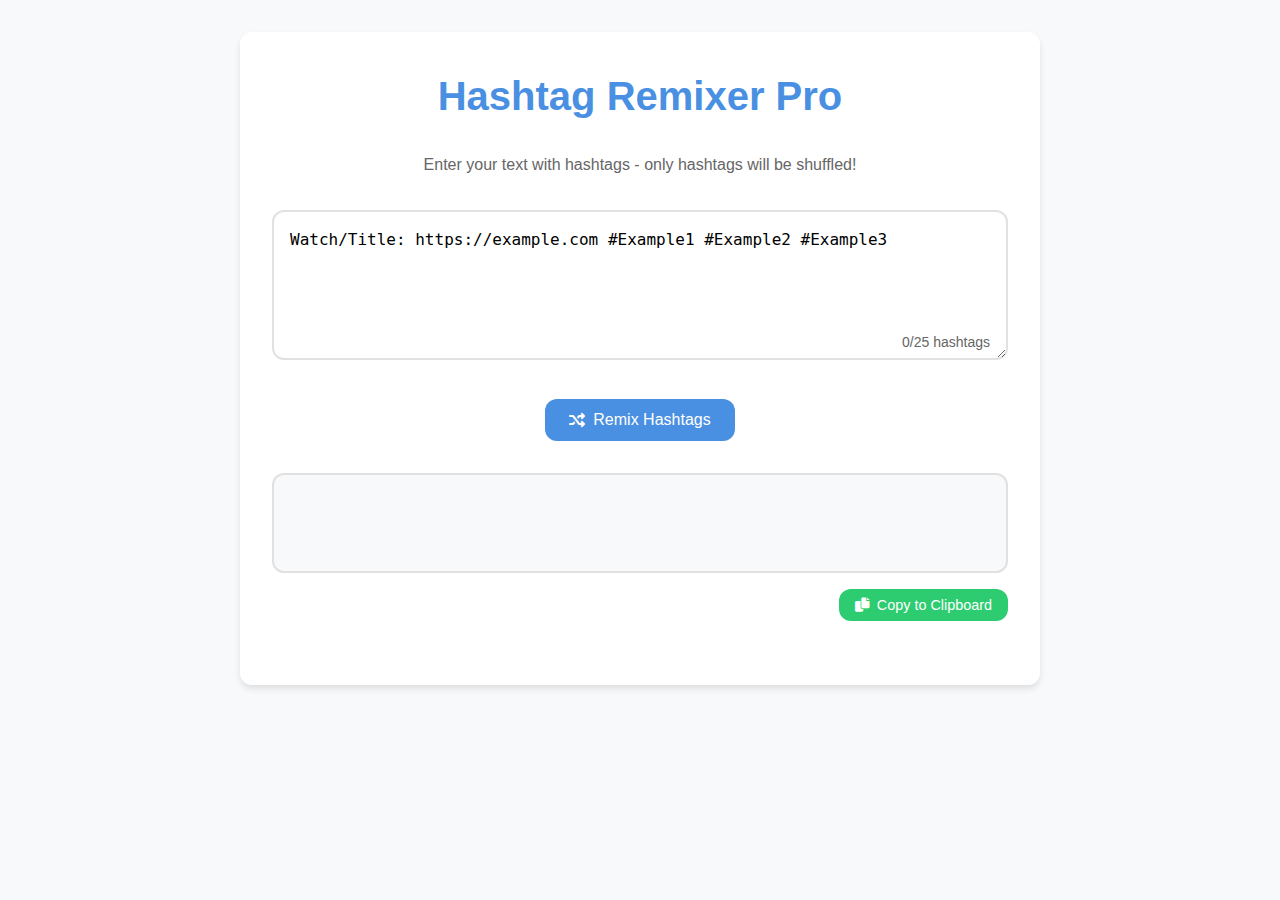
==== commit 00811d1d: "Update index.html" ====
--- a/index.html
+++ b/index.html
@@ -149,126 +149,52 @@
             background-color: #27ae60;
             transform: translateY(-1px);
         }
-
-        .hashtag {
-            display: inline;
-            background-color: #e3f2fd;
-            color: var(--primary-color);
-            padding: 0.25rem 0.5rem;
-            margin: 0 0.25rem;
-            border-radius: 4px;
-            transition: all 0.2s ease;
-            line-height: 2;
-        }
-
-        .normal-text {
-            display: inline;
-            white-space: pre-wrap;
-        }
-
-        .message {
-            text-align: center;
-            padding: 0.5rem;
-            margin-top: 0.5rem;
-            border-radius: var(--border-radius);
-            background-color: #d4edda;
-            color: #155724;
-            display: none;
-            font-size: 0.9rem;
-        }
-
-        @media (max-width: 600px) {
-            body {
-                padding: 1rem;
-            }
-            
-            .container {
-                padding: 1rem;
-            }
-
-            button {
-                width: 100%;
-            }
-        }
     </style>
 </head>
 <body>
     <div class="container">
         <h1>Hashtag Remixer Pro</h1>
-        <p style="text-align: center; margin-top: 2rem; font-size: 1rem;">
-            Visit 👉 <a href="https://hashtagsremixer.netlify.app/hashgen.html" target="_blank" style="color: var(--primary-color); text-decoration: none; font-weight: bold;">Hashtag Generator</a>
-        </p>
         <p class="description">Enter your text with hashtags - only hashtags will be shuffled!</p>
         
         <div class="input-container">
-            <textarea id="inputHashtags" placeholder="Enter your text and hashtags here..." aria-label="Enter your hashtags here">Caption👉 example.com #Example1 #Example2 #Example3 </textarea>
-            <div class="hashtag-count" aria-live="polite">0/25 hashtags</div>
+            <textarea id="inputHashtags" placeholder="Enter your text and hashtags here...">Watch/Title: https://example.com #Example1 #Example2 #Example3</textarea>
+            <div class="hashtag-count">0/25 hashtags</div>
         </div>
 
         <div class="remix-button-container">
-            <button class="remix-btn" onclick="remixHashtags()" aria-label="Remix Hashtags">
+            <button class="remix-btn" onclick="remixHashtags()">
                 <i class="fas fa-random"></i>
                 Remix Hashtags
             </button>
         </div>
 
         <div class="output-section">
-            <div class="output-container" id="hashtagBox" role="region" aria-live="polite"></div>
+            <div class="output-container" id="hashtagBox"></div>
             <div class="copy-container">
-                <button class="copy-btn" id="copyButton" onclick="copyHashtags()" aria-label="Copy Hashtags to Clipboard">
+                <button class="copy-btn" onclick="copyHashtags()">
                     <i class="fas fa-copy"></i>
                     Copy to Clipboard
                 </button>
             </div>
-            <div id="copyMessage" class="message" role="alert">Copied to clipboard!</div>
+            <div id="copyMessage" class="message" style="display:none;">Copied to clipboard!</div>
         </div>
     </div>
 
     <script>
-        function parseContent(input) {
-            const lines = input.split('\n');
-            const result = [];
-            const allHashtags = [];
-            
-            lines.forEach(line => {
-                const parts = [];
-                let currentText = '';
-                const words = line.split(/(\s+)/);
-                
-                words.forEach(word => {
-                    if (word.trim().startsWith('#')) {
-                        if (currentText) {
-                            parts.push({ type: 'text', content: currentText });
-                            currentText = '';
-                        }
-                        parts.push({ type: 'hashtag', content: word.trim() });
-                        allHashtags.push(word.trim());
-                    } else {
-                        currentText += word;
-                    }
-                });
-                
-                if (currentText) {
-                    parts.push({ type: 'text', content: currentText });
-                }
-                
-                result.push(parts);
-            });
-            
-            return { parsedContent: result, hashtags: allHashtags };
-        }
-
-        function updateHashtagCount() {
-            const input = document.getElementById('inputHashtags').value;
-            const { hashtags } = parseContent(input);
-            const countDisplay = document.querySelector('.hashtag-count');
-            countDisplay.textContent = `${hashtags.length}/25 hashtags`;
-            
-            if (hashtags.length > 25) {
-                countDisplay.style.color = '#e74c3c';
-            } else {
-                countDisplay.style.color = '#666';
-            }
+        let randomFacts = [];
+
+        async function loadFacts() {
+            try {
+                const response = await fetch('facts.json');
+                randomFacts = await response.json();
+            } catch (error) {
+                console.error('Error loading facts:', error);
+            }
+        }
+
+        function getRandomFact() {
+            if (randomFacts.length === 0) return "Here's an interesting fact about movies!";
+            return randomFacts[Math.floor(Math.random() * randomFacts.length)];
         }
 
         function shuffleArray(array) {
@@ -281,71 +207,43 @@
         }
 
         function remixHashtags() {
-            const input = document.getElementById('inputHashtags').value;
+            let input = document.getElementById('inputHashtags').value;
             if (!input.trim()) {
                 alert("Please enter some text with hashtags!");
                 return;
             }
 
-            const { parsedContent, hashtags } = parseContent(input);
-            
-            if (hashtags.length > 25) {
-                alert("Only the first 25 hashtags will be used.");
-            }
-
+            let parts = input.split("\n");
+            let caption = parts[0] || "";
+            let hashtags = parts.slice(1).join(" ").match(/#\w+/g) || [];
             let shuffledHashtags = shuffleArray(hashtags.slice(0, 25));
-            let hashtagIndex = 0;
-
-            const outputContent = parsedContent.map(line => {
-                const lineContent = line.map(part => {
-                    if (part.type === 'hashtag' && hashtagIndex < shuffledHashtags.length) {
-                        return `<span class="hashtag">${shuffledHashtags[hashtagIndex++]}</span>`;
-                    } else if (part.type === 'text') {
-                        return `<span class="normal-text">${part.content}</span>`;
-                    }
-                    return '';
-                }).join('');
-                return lineContent;
-            }).join('\n');
-
-            const hashtagBox = document.getElementById('hashtagBox');
-            hashtagBox.innerHTML = outputContent;
+
+            let fact = getRandomFact();
+            let output = `${caption}\n\n<strong>${fact}</strong>\n\n${shuffledHashtags.join(" ")}`;
+
+            document.getElementById('hashtagBox').innerHTML = output;
         }
 
         function copyHashtags() {
-            const hashtagBox = document.getElementById('hashtagBox');
+            let hashtagBox = document.getElementById('hashtagBox');
             if (!hashtagBox.textContent.trim()) {
                 alert("No content to copy!");
                 return;
             }
 
-            const content = Array.from(hashtagBox.childNodes)
-                .map(node => node.textContent)
-                .join('');
-
-            navigator.clipboard.writeText(content).then(() => {
-                const copyMessage = document.getElementById('copyMessage');
+            navigator.clipboard.writeText(hashtagBox.textContent).then(() => {
+                let copyMessage = document.getElementById('copyMessage');
                 copyMessage.style.display = 'block';
                 setTimeout(() => {
                     copyMessage.style.display = 'none';
                 }, 2000);
             }).catch(err => {
-                console.error('Failed to copy text: ', err);
+                console.error('Failed to copy text:', err);
                 alert('Failed to copy to clipboard. Please try again.');
             });
         }
 
-        document.addEventListener('DOMContentLoaded', function() {
-            document.getElementById('inputHashtags').addEventListener('input', updateHashtagCount);
-            updateHashtagCount();
-            remixHashtags();
-        });
+        document.addEventListener('DOMContentLoaded', loadFacts);
     </script>
-
-    <footer class="footer">
-        <p style="text-align: center; margin-top: 2rem; font-size: 1rem;">
-            Created with ♥️ by <a href="https://phcorner.org" target="_blank" style="color: var(--primary-color); text-decoration: none; font-weight: bold;">PHC No rules</a>
-        </p>
-    </footer>
 </body>
 </html>
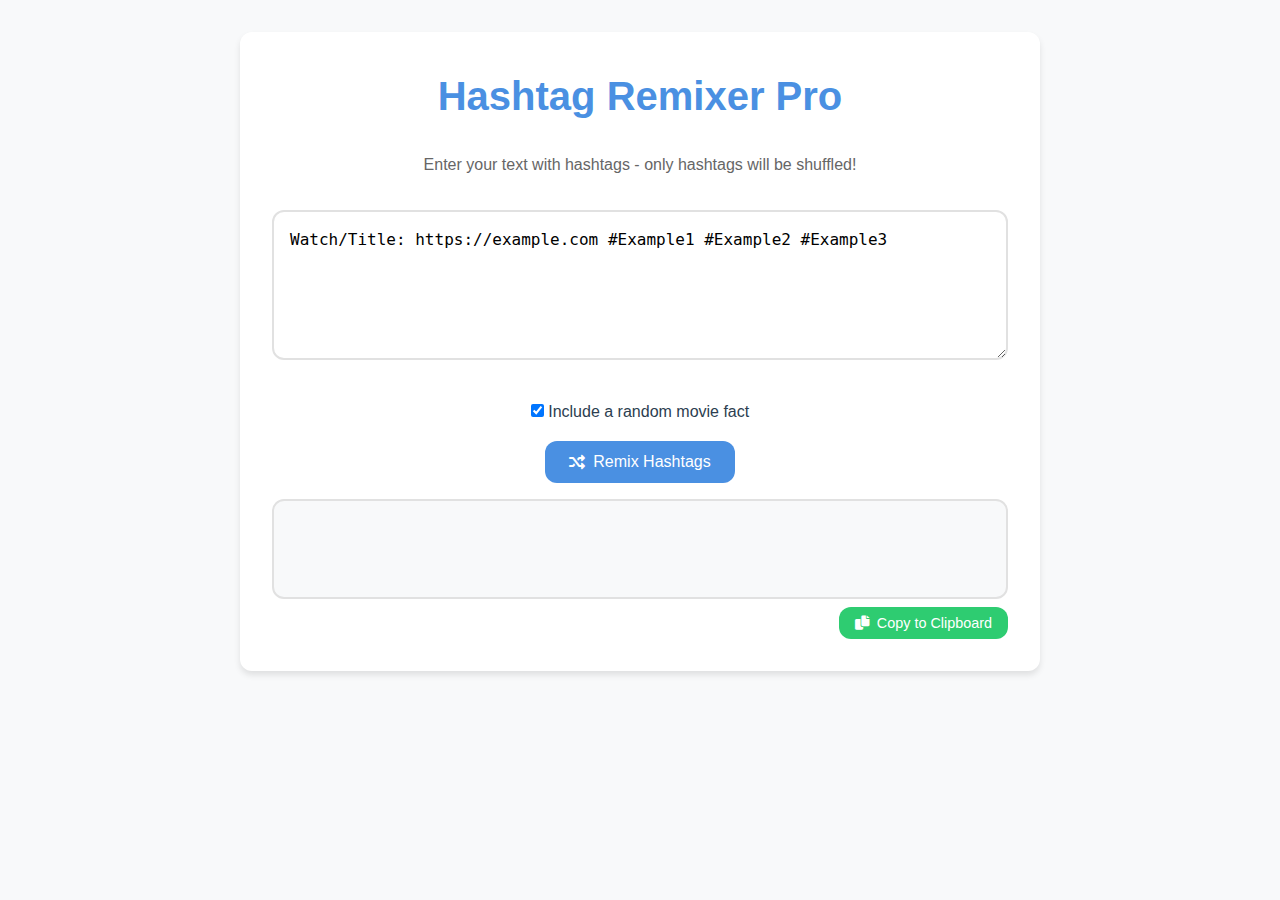
==== commit 0dc72a5c: "Update index.html" ====
--- a/index.html
+++ b/index.html
@@ -9,7 +9,6 @@
         :root {
             --primary-color: #4a90e2;
             --success-color: #2ecc71;
-            --warning-color: #e74c3c;
             --background-color: #f8f9fa;
             --card-background: #ffffff;
             --text-color: #2c3e50;
@@ -24,7 +23,7 @@
         }
 
         body {
-            font-family: -apple-system, BlinkMacSystemFont, 'Segoe UI', Roboto, sans-serif;
+            font-family: 'Segoe UI', Roboto, sans-serif;
             background-color: var(--background-color);
             color: var(--text-color);
             line-height: 1.6;
@@ -68,31 +67,13 @@
             border-radius: var(--border-radius);
             font-size: 1rem;
             resize: vertical;
-            transition: all 0.3s ease;
             background-color: #fff;
             line-height: 1.5;
         }
 
-        textarea:focus {
-            outline: none;
-            border-color: var(--primary-color);
-            box-shadow: 0 0 0 3px rgba(74, 144, 226, 0.1);
-        }
-
-        .hashtag-count {
-            position: absolute;
-            bottom: 10px;
-            right: 10px;
-            font-size: 0.875rem;
-            color: #666;
-            background-color: rgba(255, 255, 255, 0.9);
-            padding: 0.25rem 0.5rem;
-            border-radius: 4px;
-        }
-
         .remix-button-container {
             text-align: center;
-            margin-bottom: 2rem;
+            margin-bottom: 1rem;
         }
 
         button {
@@ -112,23 +93,13 @@
             color: white;
         }
 
-        .remix-btn:hover {
-            background-color: #357abd;
-            transform: translateY(-1px);
-        }
-
-        .output-section {
-            margin-bottom: 2rem;
-        }
-
         .output-container {
-            background-color: #f8f9fa;
+            background-color: var(--background-color);
             border-radius: var(--border-radius);
             padding: 1.5rem;
-            margin-bottom: 1rem;
             min-height: 100px;
+            border: 2px solid #e1e1e1;
             word-wrap: break-word;
-            border: 2px solid #e1e1e1;
             white-space: pre-wrap;
             line-height: 1.5;
         }
@@ -143,11 +114,6 @@
             color: white;
             font-size: 0.9rem;
             padding: 0.5rem 1rem;
-        }
-
-        .copy-btn:hover {
-            background-color: #27ae60;
-            transform: translateY(-1px);
         }
     </style>
 </head>
@@ -158,13 +124,16 @@
         
         <div class="input-container">
             <textarea id="inputHashtags" placeholder="Enter your text and hashtags here...">Watch/Title: https://example.com #Example1 #Example2 #Example3</textarea>
-            <div class="hashtag-count">0/25 hashtags</div>
+        </div>
+
+        <div style="text-align: center; margin-bottom: 1rem;">
+            <input type="checkbox" id="includeFact" checked>
+            <label for="includeFact">Include a random movie fact</label>
         </div>
 
         <div class="remix-button-container">
             <button class="remix-btn" onclick="remixHashtags()">
-                <i class="fas fa-random"></i>
-                Remix Hashtags
+                <i class="fas fa-random"></i> Remix Hashtags
             </button>
         </div>
 
@@ -172,8 +141,7 @@
             <div class="output-container" id="hashtagBox"></div>
             <div class="copy-container">
                 <button class="copy-btn" onclick="copyHashtags()">
-                    <i class="fas fa-copy"></i>
-                    Copy to Clipboard
+                    <i class="fas fa-copy"></i> Copy to Clipboard
                 </button>
             </div>
             <div id="copyMessage" class="message" style="display:none;">Copied to clipboard!</div>
@@ -193,17 +161,17 @@
         }
 
         function getRandomFact() {
-            if (randomFacts.length === 0) return "Here's an interesting fact about movies!";
-            return randomFacts[Math.floor(Math.random() * randomFacts.length)];
+            if (randomFacts.length === 0) return "Movies are amazing!";
+            const randomIndex = Math.floor(Math.random() * randomFacts.length);
+            return `Did you know? 💡 ${randomFacts[randomIndex]}`;
         }
 
         function shuffleArray(array) {
-            const newArray = [...array];
-            for (let i = newArray.length - 1; i > 0; i--) {
+            for (let i = array.length - 1; i > 0; i--) {
                 const j = Math.floor(Math.random() * (i + 1));
-                [newArray[i], newArray[j]] = [newArray[j], newArray[i]];
-            }
-            return newArray;
+                [array[i], array[j]] = [array[j], array[i]];
+            }
+            return array;
         }
 
         function remixHashtags() {
@@ -213,13 +181,16 @@
                 return;
             }
 
+            let includeFact = document.getElementById('includeFact').checked;
             let parts = input.split("\n");
             let caption = parts[0] || "";
             let hashtags = parts.slice(1).join(" ").match(/#\w+/g) || [];
             let shuffledHashtags = shuffleArray(hashtags.slice(0, 25));
 
-            let fact = getRandomFact();
-            let output = `${caption}\n\n<strong>${fact}</strong>\n\n${shuffledHashtags.join(" ")}`;
+            let output = caption + "\n\n" + shuffledHashtags.join(" ");
+            if (includeFact) {
+                output = caption + "\n\n" + getRandomFact() + "\n\n" + shuffledHashtags.join(" ");
+            }
 
             document.getElementById('hashtagBox').innerHTML = output;
         }
@@ -238,8 +209,7 @@
                     copyMessage.style.display = 'none';
                 }, 2000);
             }).catch(err => {
-                console.error('Failed to copy text:', err);
-                alert('Failed to copy to clipboard. Please try again.');
+                alert('Failed to copy. Please try again.');
             });
         }
 
